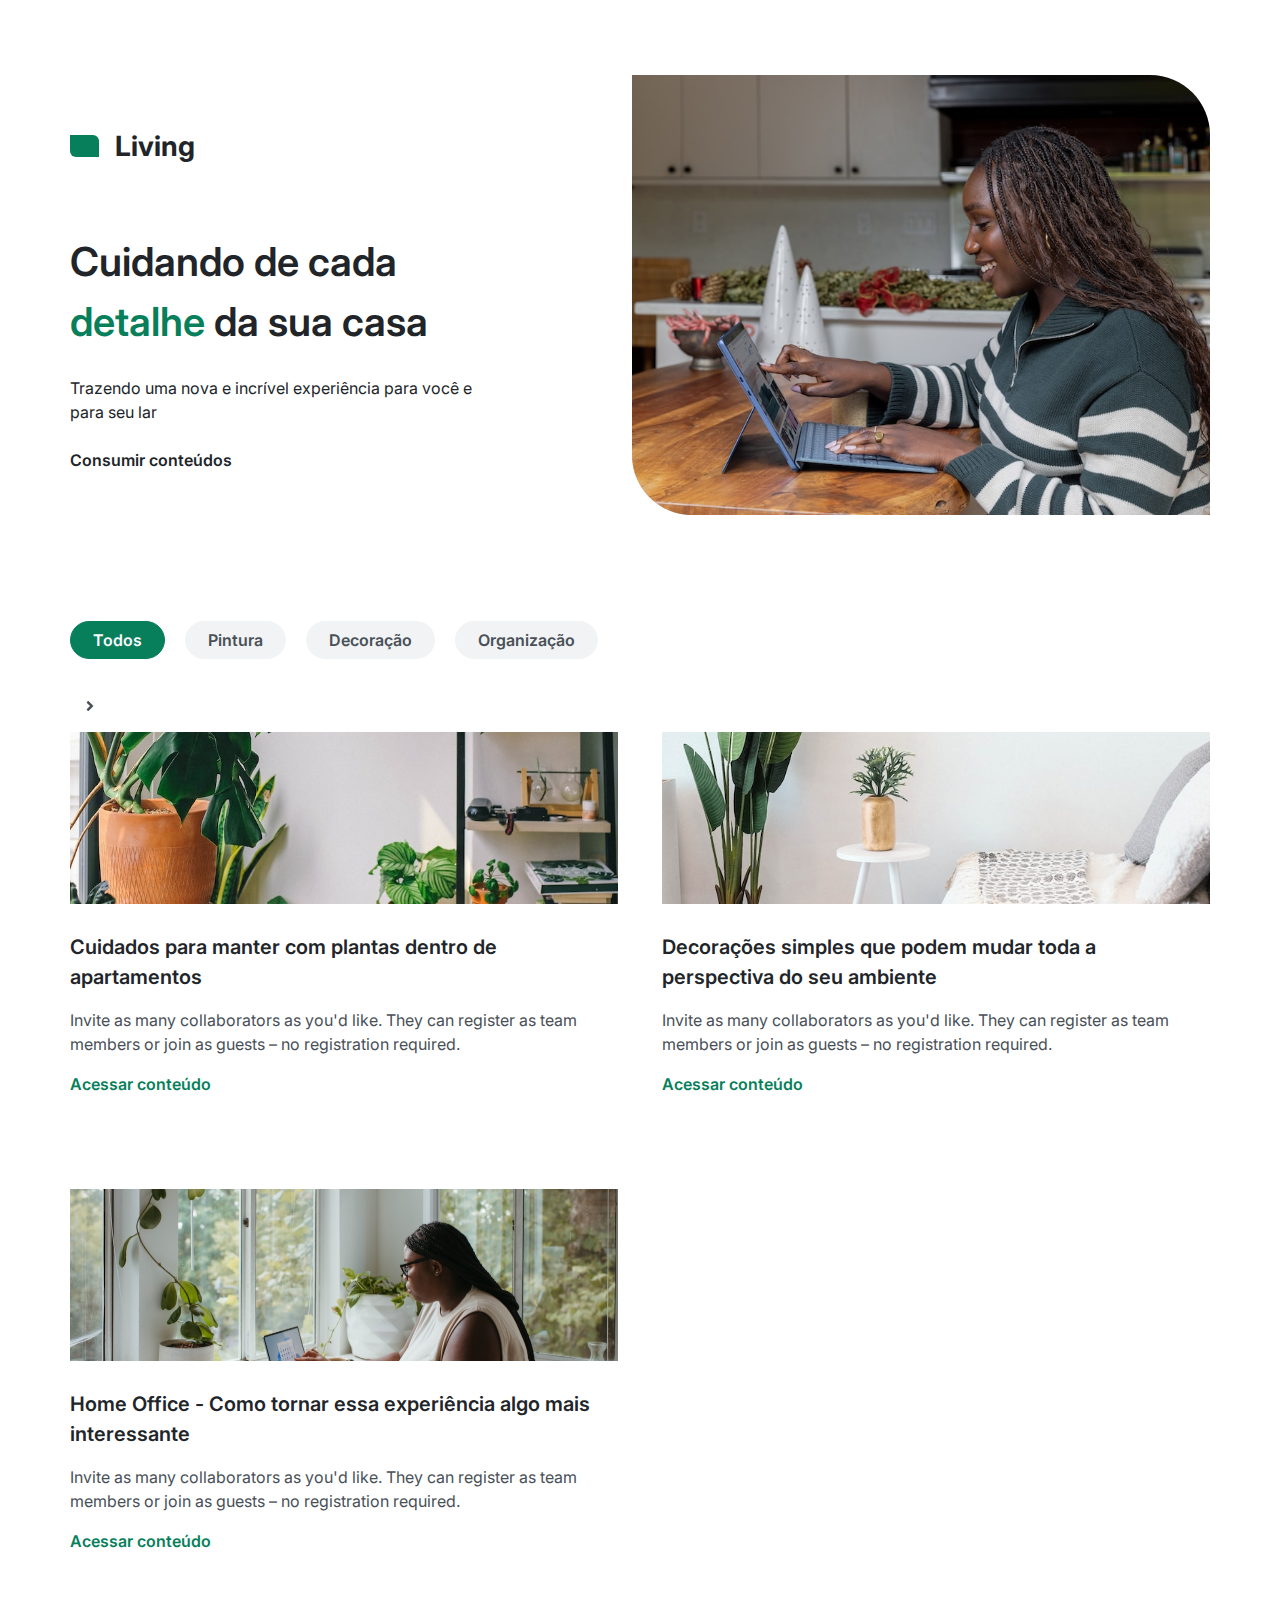
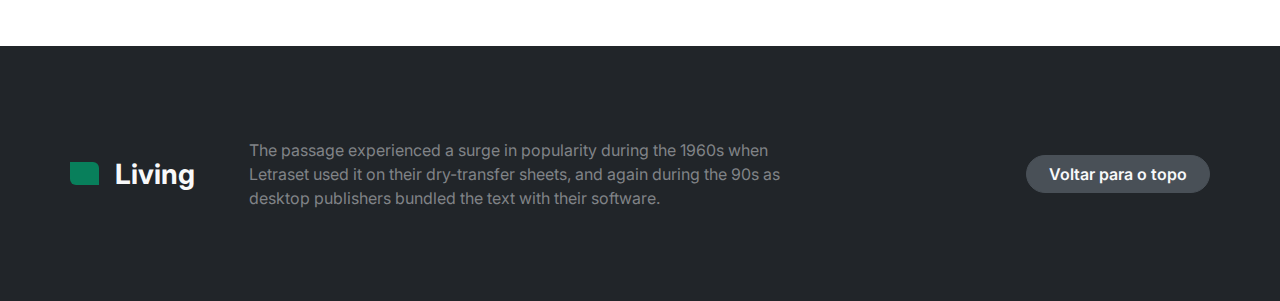
==== pages/home/index.html @ 2580332e "feat: script with function scroll categorie" ====
<!DOCTYPE html>
<html lang="pt-br">

<head>
    <meta charset="UTF-8">
    <meta http-equiv="X-UA-Compatible" content="IE=edge">
    <meta name="viewport" content="width=device-width, initial-scale=1.0">
    <link rel="stylesheet" href="../../styles/globalStyles.css">
    <link rel="stylesheet" href="../../styles/buttons.css">
    <link rel="stylesheet" href="../../styles/brandLogo.css">
    <link rel="stylesheet" href="../../styles/categoriesBar.css">
    <link rel="stylesheet" href="../../styles/footer.css">
    <link rel="stylesheet" href="index.css">
    <title>Living</title>
</head>

<body>

    <main>
        <div class="container">
            <header>
                <section class="branding-content">
                    <div class="branding">
                        <span class="logo-brand"></span>
                        <h3>Living</h3>
                    </div>
                    <article>
                        <h1>Cuidando de cada <span class="green-text">detalhe</span> da sua casa</h1>
                        <p>Trazendo uma nova e incrível experiência para você e para seu lar </p>
                        <a href="#main-content">Consumir conteúdos</a>
                    </article>
                </section>
                <section class="portrait-content">
                    <img src="../../assets/img/homePortrait.svg" alt="">
                </section>
            </header>

            <nav class="categories">
                <ul class="categories-content">
                    <li>
                        <button class="primary-btn tes">Todos</button>
                    </li>
                    <li>
                        <button class="grey-btn">Pintura</button>
                    </li>
                    <li>
                        <button class="grey-btn">Decoração</button>
                    </li>
                    <li>
                        <button class="grey-btn">Organização</button>
                    </li>
                </ul>
                <button onclick="scrollToRight()" class="pass-btn"></button>
            </nav>

            <section id="main-content" class="post-content">
                <ul>
                    <li class="post">
                        <img src="../../assets/img/picture1.svg" alt="">
                        <h3>Cuidados para manter com plantas dentro de apartamentos</h3>
                        <p>Invite as many collaborators as you'd like. They can register as team members or join as
                            guests – no registration required.</p>
                        <span class="show-content">Acessar conteúdo</span>
                    </li>
                    <li class="post">
                        <img src="../../assets/img/picture2.svg" alt="">
                        <h3>Decorações simples que podem mudar toda a perspectiva do seu ambiente</h3>
                        <p>Invite as many collaborators as you'd like. They can register as team members or join as
                            guests – no registration required.</p>
                        <span class="show-content">Acessar conteúdo</span>
                    </li>
                    <li class="post">
                        <img src="../../assets/img/picture3.svg" alt="">
                        <h3>Home Office - Como tornar essa experiência algo mais interessante</h3>
                        <p>Invite as many collaborators as you'd like. They can register as team members or join as
                            guests – no registration required.</p>
                        <span class="show-content">Acessar conteúdo</span>
                    </li>
                </ul>
            </section>

        </div>
    </main>
    <footer>
        <div class="container">
            <div class="footer-content">
                <div class="branding">
                    <span class="logo-brand"></span>
                    <h3>Living</h3>
                </div>
                <p>The passage experienced a surge in popularity during the 1960s when Letraset used it on their
                    dry-transfer sheets, and again during the 90s as desktop publishers bundled the text with their
                    software.</p>
            </div>
            <a href="#" class="greyDark-btn">Voltar para o topo</a>
        </div>
    </footer>
    <script type="module" src="index.js"></script>
    <script>
        function scrollToRight() {
            const nav = document.querySelector(".categories");
            const ul = document.querySelector(".categories-content");
            ul.scrollBy(150, 0);
            
            if (!document.querySelector(".left-pass")) {
                nav.insertAdjacentHTML("beforeend", `<button onclick="scrollToLeft()" class="pass-btn left-pass"></button>`);
            }
        }

        function scrollToLeft() {
            const ul = document.querySelector(".categories-content");
            ul.scrollBy(-1200, 0);

            const button = document.querySelector(".left-pass").remove();
        }
    </script>
</body>

</html>
---- styles/globalStyles.css ----
@import url('https://fonts.googleapis.com/css2?family=Inter:wght@300;400;500;600;700;800&display=swap');

* {
  box-sizing: border-box;
  margin: 0;
  padding: 0;
  scroll-behavior: smooth;
}

body {
  font-family: var(--font-family-1);
}

li, a {
  text-decoration: none;
  list-style: none;
}

:root {
  --color-grey-100: #212529;
  --color-grey-200: #495057;
  --color-grey-300: #808387;
  --color-grey-400: #dee2e6;
  --color-grey-500: #e9ecef;
  --color-grey-600: #f1f3f5;
  --color-grey-700: #f8f9fa;
  --color-brand-100: #087f5b;
  --color-brand-200: #099268;

  --font-size-1: 2.5rem;
  --font-size-2: 1.75rem;
  --font-size-3: 1.25rem;
  --font-size-4: 1rem;

  --radius-0: 9.375rem;
  --radius-1: 2rem;

  --font-family-1: 'Inter', sans-serif;
}

.container {
  width: 1140px;
  margin: auto;
}
---- styles/buttons.css ----
.grey-btn {
    background-color: var(--color-grey-600);
    border: 1px solid var(--color-grey-600);
    border-radius: var(--radius-1);
    height: 2.375rem;
    padding: 0 1.375rem;
    font-family: var(--font-family-1);
    color: var(--color-grey-200);
    font-weight: 600;
    font-size: var(--font-size-4);
    cursor: pointer;
    transition: all .3s ease-out;
}

.grey-btn:hover {
    background-color: var(--color-grey-500);
    border: 1px solid var(--color-grey-500);
}

.greyDark-btn {
    display: inline-flex;
    align-items: center;
    justify-content: center;
    background-color: var(--color-grey-200);
    border: 1px solid var(--color-grey-200);
    border-radius: var(--radius-1);
    height: 2.375rem;
    padding: 0 1.375rem;
    font-family: var(--font-family-1);
    color: var(--color-grey-700);
    font-weight: 600;
    font-size: var(--font-size-4);
    cursor: pointer;
    transition: all .3s ease-out;
}

.greyDark-btn:hover {
    background-color: var(--color-grey-300);
    border: 1px solid var(--color-grey-300);
}

.primary-btn {
    background-color: var(--color-brand-100);
    border: 1px solid var(--color-brand-100);
    border-radius: var(--radius-1);
    height: 2.375rem;
    padding: 0 1.375rem;
    font-family: var(--font-family-1);
    color: var(--color-grey-700);
    font-weight: 600;
    font-size: var(--font-size-4);
    cursor: pointer;
    transition: all .3s ease-out;
}

.primary-btn:hover {
    background-color: var(--color-brand-200);
    border: 1px solid var(--color-brand-200);
}

.pass-btn {
    position: relative;
    border: none;
    width: 38px;
    height: 38px;
    border-radius: var(--radius-0);
    cursor: pointer;
    background-color: transparent;
    transition: all .3s ease-out;
}

.pass-btn::after {
    content: '';
    position: absolute;
    top: 14px;
    left: 16px;
    background-image: url(../assets/img/angle.svg);
    background-repeat: no-repeat;
    width: 8px;
    height: 12px;
    transition: .3s ease-out;
}

.pass-btn:hover::after {
    background-image: url(../assets/img/angle-active.svg);
}

.pass-btn:hover {
    background-color: var(--color-grey-500);
}
---- styles/brandLogo.css ----
.branding {
    display: flex;
    align-items: center;
    gap: 1rem;
}

.branding .logo-brand {
    width: 29px;
    height: 22.08px;
    background-color: var(--color-brand-100);
    border-radius: 0 6px;
}

.branding h3 {
    font-weight: 700;
    font-size: 28px;
    color: var(--color-grey-100);
}
---- styles/categoriesBar.css ----
.categories {
    width: 100%;
    height: 93px;
    margin: 74px 0 0;
}

.categories>ul {
    height: 100%;
    width: 100%;
    display: flex;
    align-items: center;
    gap: 20px;
}
---- styles/footer.css ----
footer {
    background-color: var(--color-grey-100);
    height: 255px;
    width: 100%;
}

footer>.container {
    height: 100%;
    display: flex;
    align-items: center;
    justify-content: space-between;
}

.footer-content {
    width: 733px;
    display: flex;
    align-items: center;
    gap: 54px;
}

.footer-content h3 {
    color: var(--color-grey-700);
}

.footer-content p {
    font-weight: 400;
    font-size: var(--font-size-4);
    line-height: 150%;
    color: var(--color-grey-300);
}
---- pages/home/index.css ----
header {
    display: flex;
    margin-top: 75px;
    gap: 132px;
}

.green-text {
    color: var(--color-brand-100);
}

.branding-content > .branding {
    margin-top: 54px;
}

.branding-content article h1 {
    font-weight: 600;
    font-size: var(--font-size-1);
    line-height: 150%;
    color: var(--color-grey-100);
    margin: 4.3125rem 0 1.5rem;
}

.branding-content article p {
    font-weight: 400;
    font-size: var(--font-size-4);
    line-height: 150%;
    color: var(--color-grey-100);
    margin-bottom: 1.5rem;
}

.branding-content article>a {
    font-weight: 600;
    font-size: var(--font-size-4);
    line-height: 150%;
    color: var(--color-grey-100);
}

.portrait-content img {
    width: 578px;
    height: 440px;
}
.post-content>ul {
    display: flex;
    flex-wrap: wrap;
    justify-content: space-between;
    padding-top: 46px;
}

.post-content .post {
    width: 548px;
    margin-bottom: 93px;
}

.post-content .post h3 {
    font-weight: 600;
    font-size: var(--font-size-3);
    line-height: 150%;
    color: var(--color-grey-100);
    margin: 1.5rem 0 1rem;
}

.post-content .post p {
    font-weight: 400;
    font-size: var(--font-size-4);
    line-height: 150%;
    color: var(--color-grey-200);
    margin-bottom: 1rem;
}

.post-content .post span {
    font-weight: 600;
    font-size: var(--font-size-4);
    line-height: 150%;
    color: var(--color-brand-100);
    cursor: pointer;
}
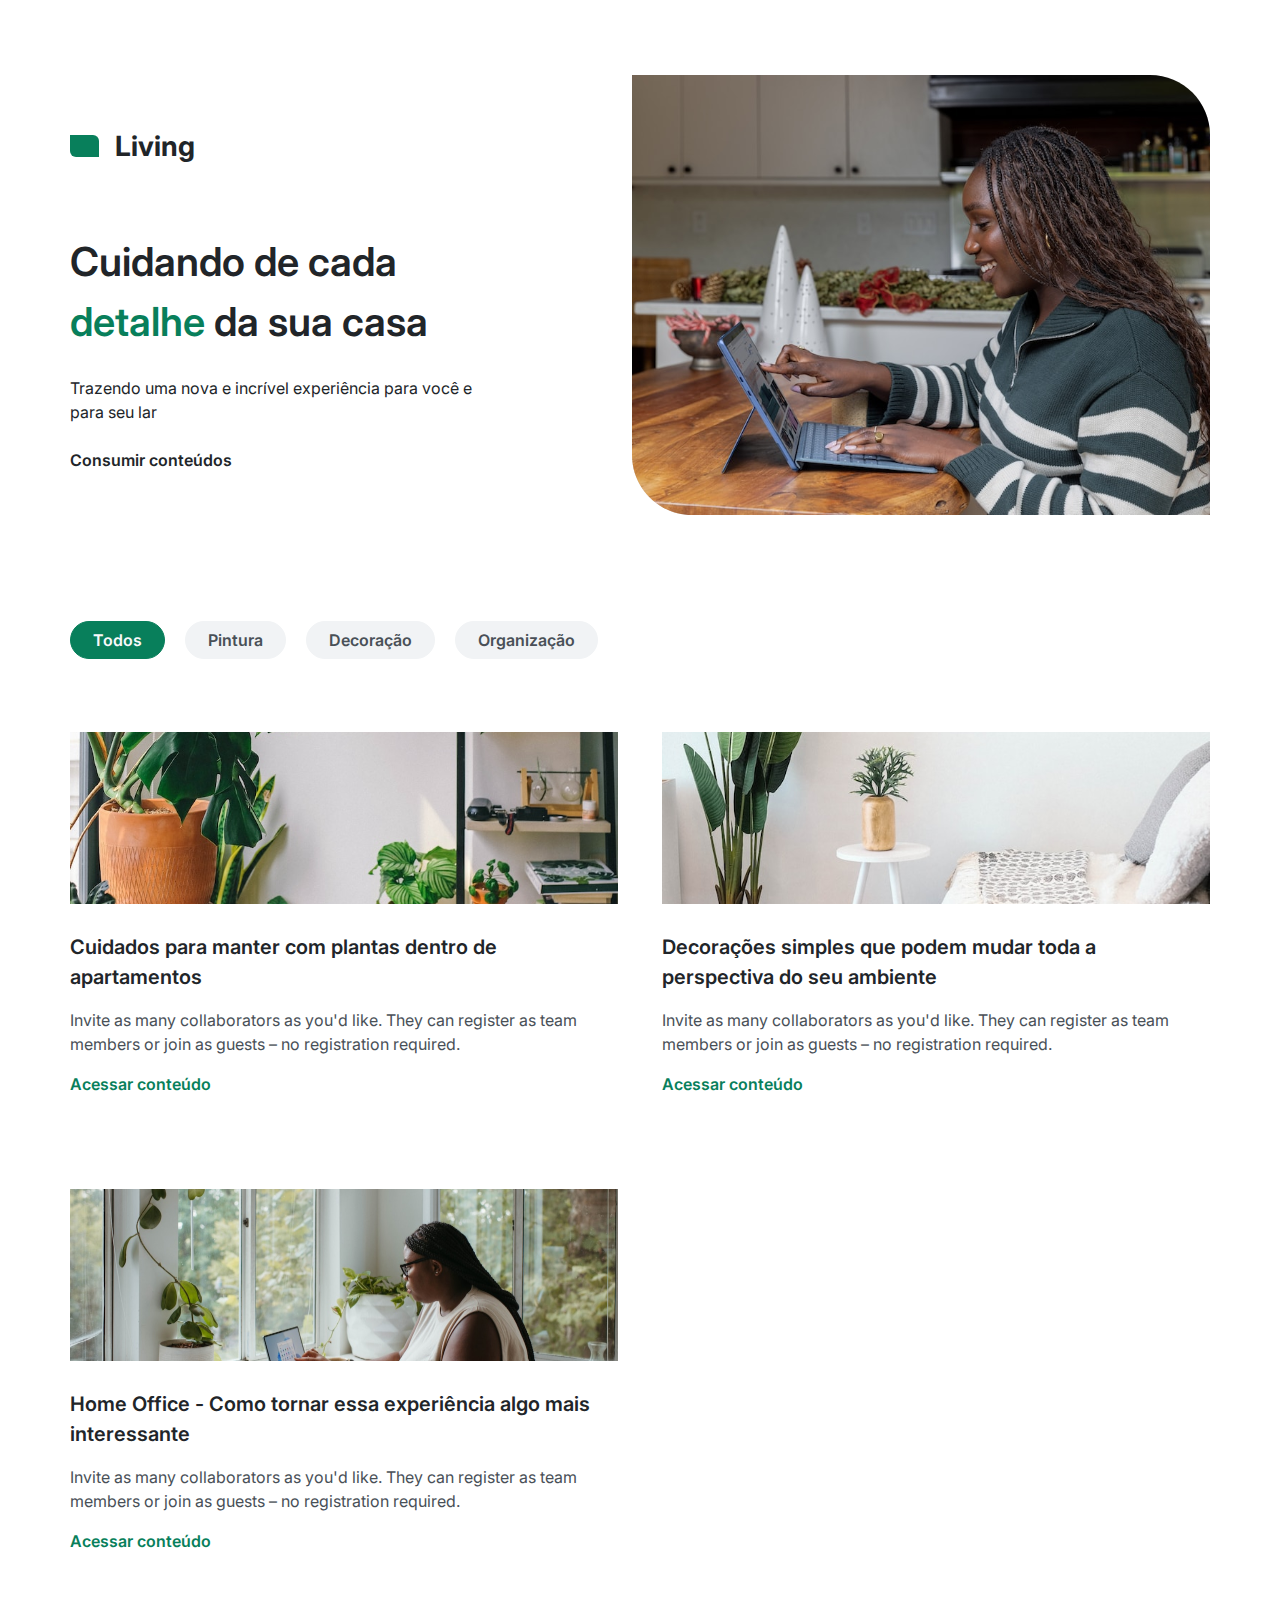
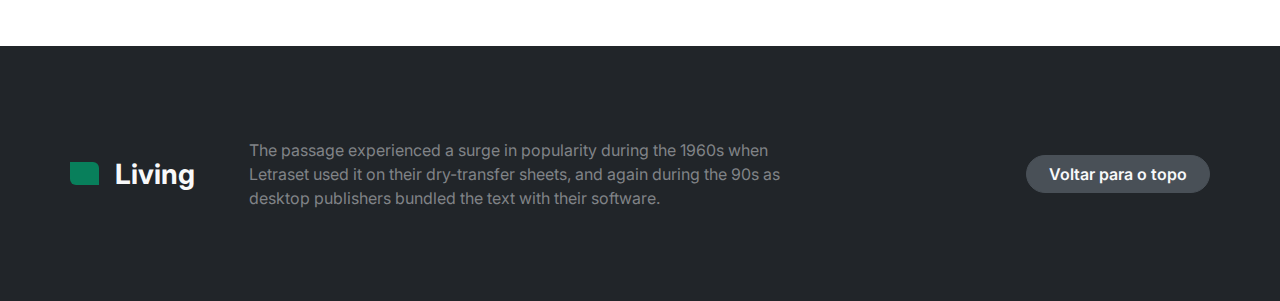
==== commit 4d8e7b55: "feat: included function if that check categories length" ====
--- a/pages/home/index.html
+++ b/pages/home/index.html
@@ -38,7 +38,7 @@
             <nav class="categories">
                 <ul class="categories-content">
                     <li>
-                        <button class="primary-btn tes">Todos</button>
+                        <button class="primary-btn">Todos</button>
                     </li>
                     <li>
                         <button class="grey-btn">Pintura</button>
@@ -50,7 +50,6 @@
                         <button class="grey-btn">Organização</button>
                     </li>
                 </ul>
-                <button onclick="scrollToRight()" class="pass-btn"></button>
             </nav>
 
             <section id="main-content" class="post-content">
@@ -97,11 +96,20 @@
     </footer>
     <script type="module" src="index.js"></script>
     <script>
+        function checkUlLength() {
+            const nav = document.querySelector(".categories");
+            const ul = document.querySelector(".categories-content");
+            if (ul.children.length >= 8) {
+                nav.insertAdjacentHTML("beforeend", `<button onclick="scrollToRight()" class="pass-btn"></button>`);
+            }
+        }
+        checkUlLength();
+
         function scrollToRight() {
             const nav = document.querySelector(".categories");
             const ul = document.querySelector(".categories-content");
             ul.scrollBy(150, 0);
-            
+
             if (!document.querySelector(".left-pass")) {
                 nav.insertAdjacentHTML("beforeend", `<button onclick="scrollToLeft()" class="pass-btn left-pass"></button>`);
             }
--- a/styles/buttons.css
+++ b/styles/buttons.css
@@ -86,5 +86,5 @@
 }
 
 .pass-btn:hover {
-    background-color: var(--color-grey-500);
+    background-color: var(--color-grey-400);
 }--- a/styles/categoriesBar.css
+++ b/styles/categoriesBar.css
@@ -1,7 +1,10 @@
 .categories {
+    position: relative;
     width: 100%;
     height: 93px;
     margin: 74px 0 0;
+    display: flex;
+    align-items: center;
 }
 
 .categories>ul {
@@ -10,4 +13,28 @@
     display: flex;
     align-items: center;
     gap: 20px;
+    padding-right: 50px;
+    overflow: hidden;
+}
+
+.categories > .pass-btn {
+    position: absolute;
+    z-index: 100;
+    right: 0;
+}
+
+.categories > .pass-btn::before {
+    content: '';
+    position: absolute;
+    top: -14px;
+    left: 0;
+    transform: rotate(90deg);
+    background: linear-gradient(rgba(255, 255, 255, 0.809) 50%, transparent);
+    width: 130%;
+    height: 180%;
+}
+
+.categories > .left-pass {
+    left: 0;
+    transform: rotate(180deg);
 }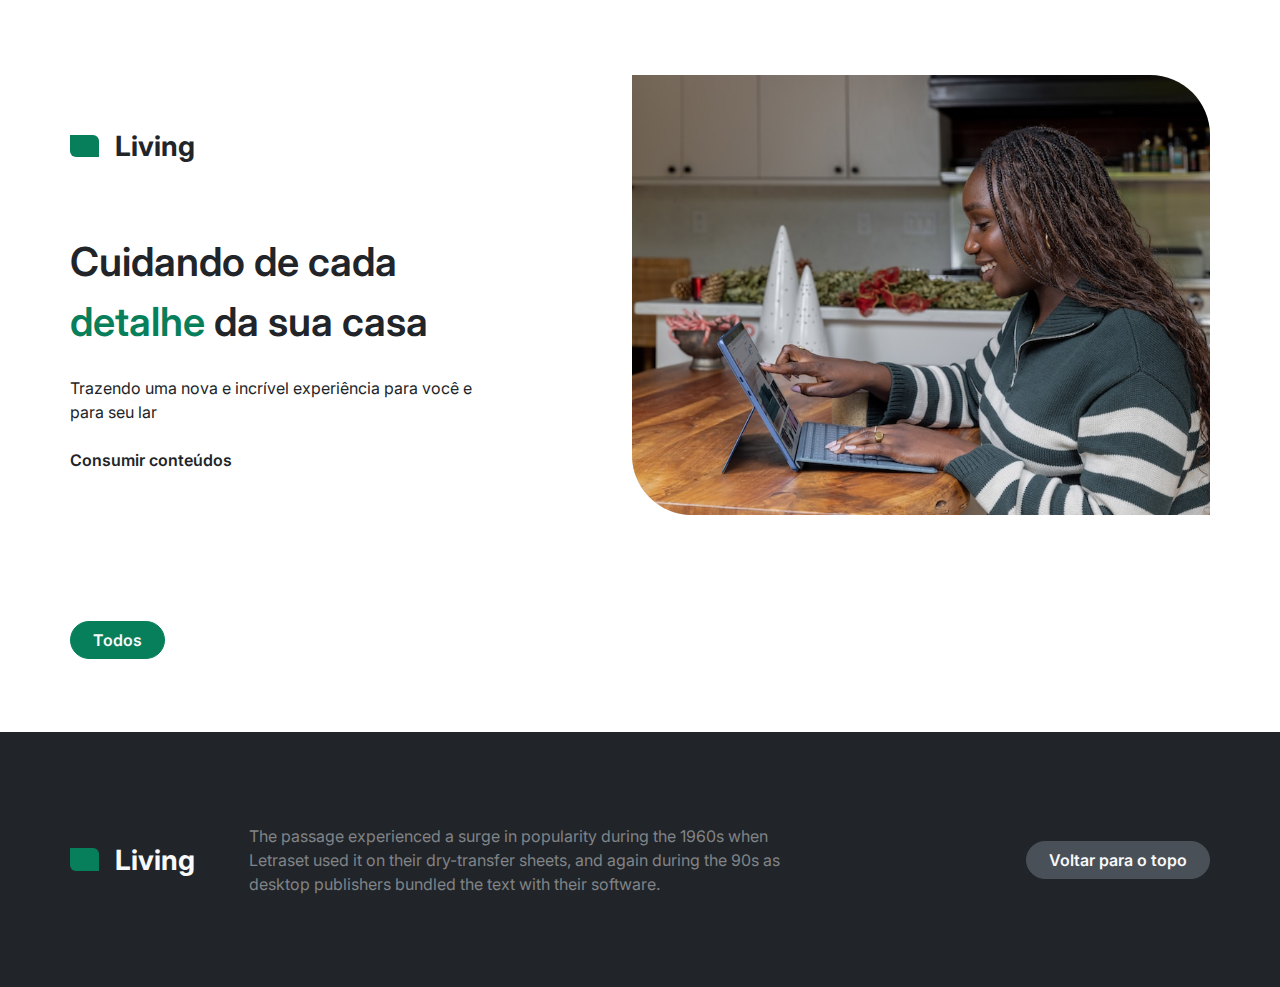
==== commit 048e1386: "refactor: deleted test structures" ====
--- a/pages/home/index.html
+++ b/pages/home/index.html
@@ -38,44 +38,13 @@
             <nav class="categories">
                 <ul class="categories-content">
                     <li>
-                        <button class="primary-btn">Todos</button>
-                    </li>
-                    <li>
-                        <button class="grey-btn">Pintura</button>
-                    </li>
-                    <li>
-                        <button class="grey-btn">Decoração</button>
-                    </li>
-                    <li>
-                        <button class="grey-btn">Organização</button>
+                        <button data-ctgButton class="grey-btn primary-btn">Todos</button>
                     </li>
                 </ul>
             </nav>
 
             <section id="main-content" class="post-content">
-                <ul>
-                    <li class="post">
-                        <img src="../../assets/img/picture1.svg" alt="">
-                        <h3>Cuidados para manter com plantas dentro de apartamentos</h3>
-                        <p>Invite as many collaborators as you'd like. They can register as team members or join as
-                            guests – no registration required.</p>
-                        <span class="show-content">Acessar conteúdo</span>
-                    </li>
-                    <li class="post">
-                        <img src="../../assets/img/picture2.svg" alt="">
-                        <h3>Decorações simples que podem mudar toda a perspectiva do seu ambiente</h3>
-                        <p>Invite as many collaborators as you'd like. They can register as team members or join as
-                            guests – no registration required.</p>
-                        <span class="show-content">Acessar conteúdo</span>
-                    </li>
-                    <li class="post">
-                        <img src="../../assets/img/picture3.svg" alt="">
-                        <h3>Home Office - Como tornar essa experiência algo mais interessante</h3>
-                        <p>Invite as many collaborators as you'd like. They can register as team members or join as
-                            guests – no registration required.</p>
-                        <span class="show-content">Acessar conteúdo</span>
-                    </li>
-                </ul>
+                <ul class="post-wrapper"></ul>
             </section>
 
         </div>
@@ -95,33 +64,6 @@
         </div>
     </footer>
     <script type="module" src="index.js"></script>
-    <script>
-        function checkUlLength() {
-            const nav = document.querySelector(".categories");
-            const ul = document.querySelector(".categories-content");
-            if (ul.children.length >= 8) {
-                nav.insertAdjacentHTML("beforeend", `<button onclick="scrollToRight()" class="pass-btn"></button>`);
-            }
-        }
-        checkUlLength();
-
-        function scrollToRight() {
-            const nav = document.querySelector(".categories");
-            const ul = document.querySelector(".categories-content");
-            ul.scrollBy(150, 0);
-
-            if (!document.querySelector(".left-pass")) {
-                nav.insertAdjacentHTML("beforeend", `<button onclick="scrollToLeft()" class="pass-btn left-pass"></button>`);
-            }
-        }
-
-        function scrollToLeft() {
-            const ul = document.querySelector(".categories-content");
-            ul.scrollBy(-1200, 0);
-
-            const button = document.querySelector(".left-pass").remove();
-        }
-    </script>
 </body>
 
 </html>--- a/pages/home/index.css
+++ b/pages/home/index.css
@@ -51,6 +51,12 @@
     margin-bottom: 93px;
 }
 
+.post-content .post img {
+    width: 548px;
+    height: 172px;
+    object-fit: cover;
+}
+
 .post-content .post h3 {
     font-weight: 600;
     font-size: var(--font-size-3);
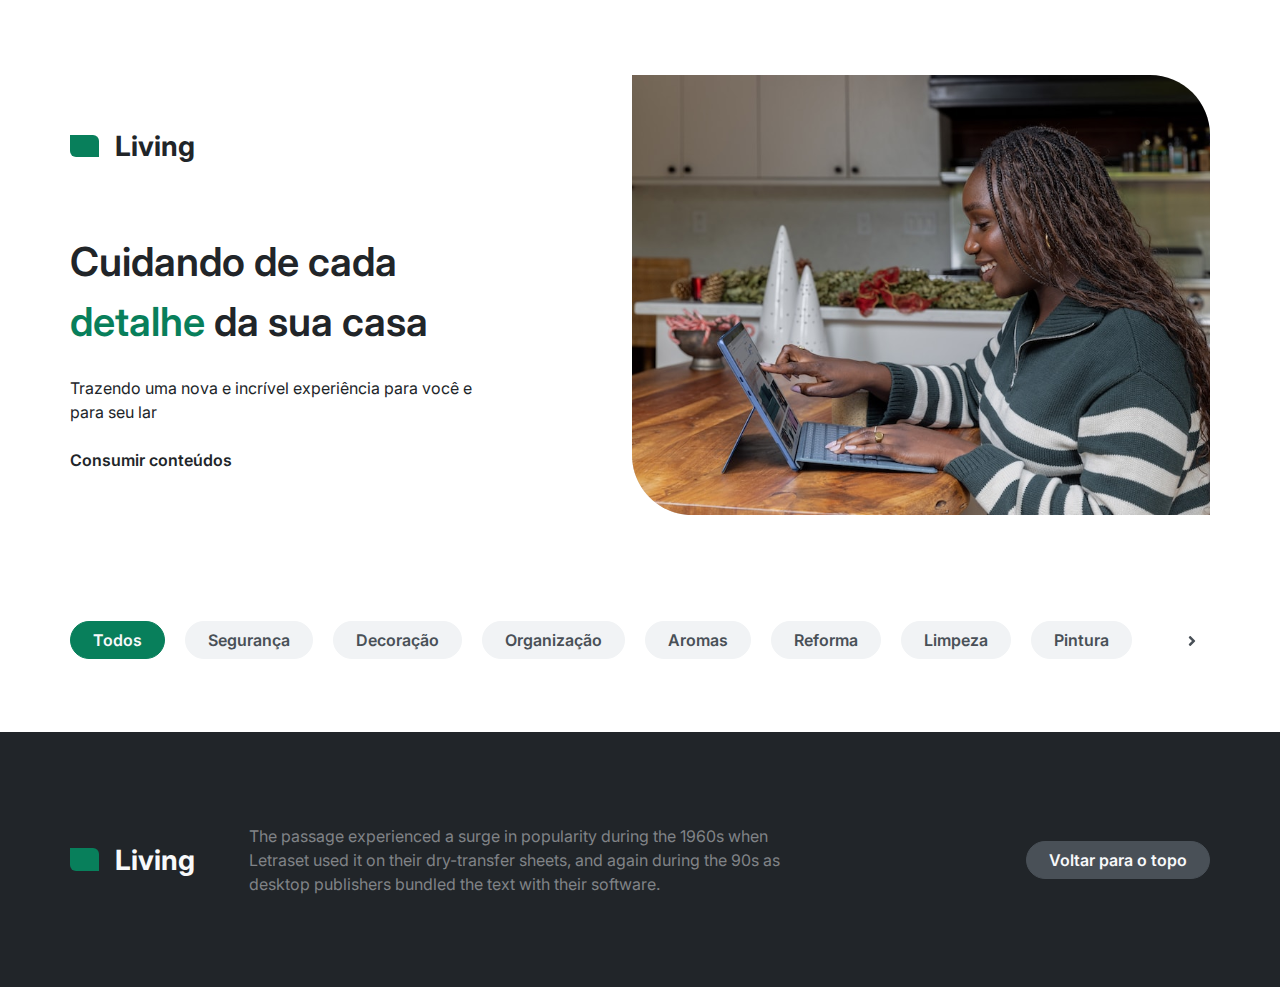
==== commit 235b2fe9: "feat: included not draggable property on portrait" ====
--- a/pages/home/index.html
+++ b/pages/home/index.html
@@ -31,7 +31,7 @@
                     </article>
                 </section>
                 <section class="portrait-content">
-                    <img src="../../assets/img/homePortrait.svg" alt="">
+                    <img draggable="false" src="../../assets/img/homePortrait.svg" alt="woman working on tablet">
                 </section>
             </header>
 
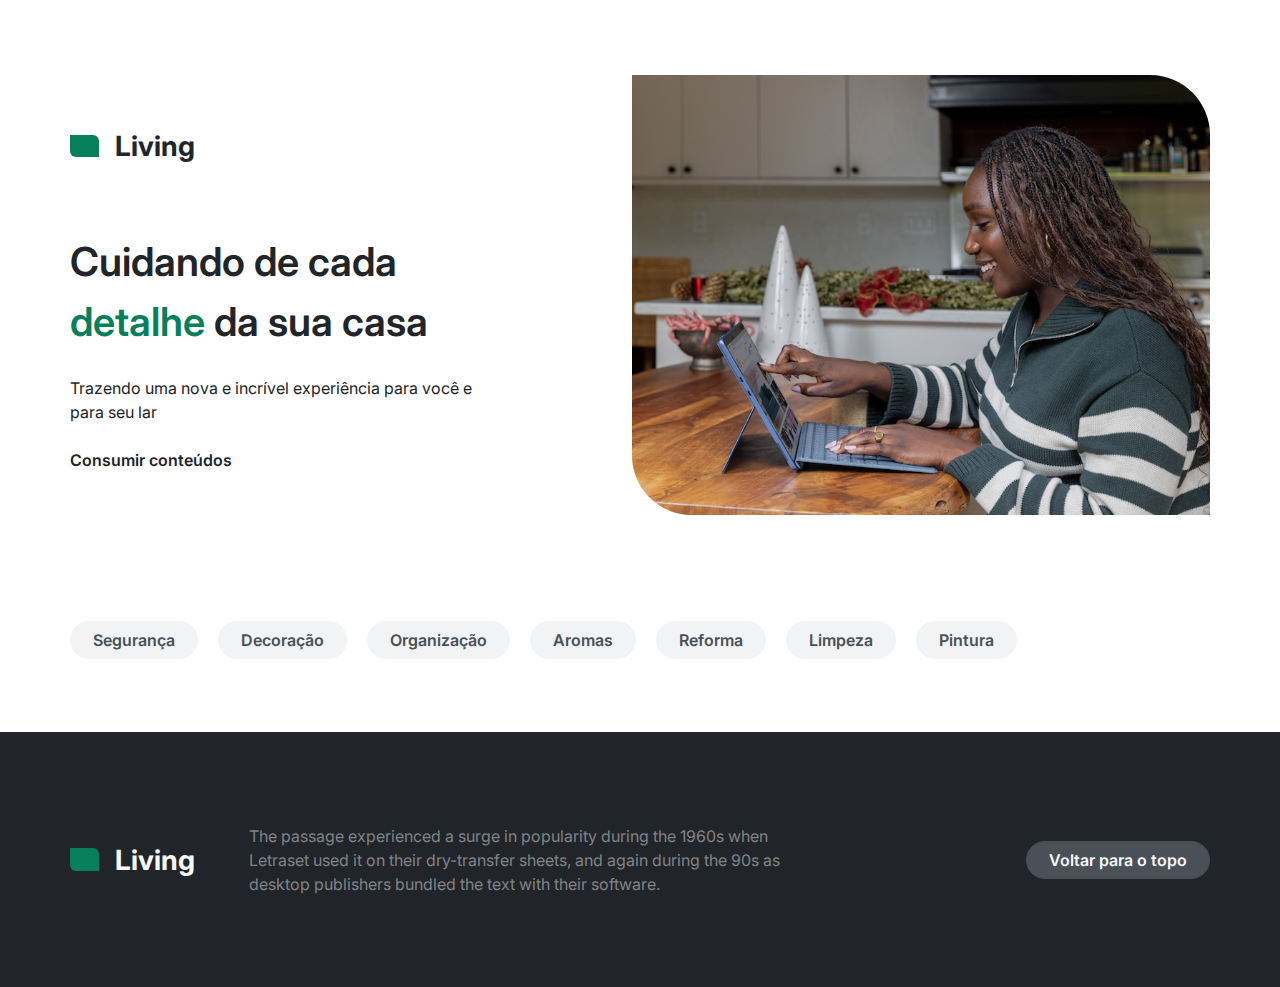
==== commit b134da8e: "deleted: seted category button" ====
--- a/pages/home/index.html
+++ b/pages/home/index.html
@@ -31,16 +31,12 @@
                     </article>
                 </section>
                 <section class="portrait-content">
-                    <img draggable="false" src="../../assets/img/homePortrait.svg" alt="woman working on tablet">
+                    <img src="../../assets/img/homePortrait.svg" alt="">
                 </section>
             </header>
 
             <nav class="categories">
-                <ul class="categories-content">
-                    <li>
-                        <button data-ctgButton class="grey-btn primary-btn">Todos</button>
-                    </li>
-                </ul>
+                <ul class="categories-content"></ul>
             </nav>
 
             <section id="main-content" class="post-content">
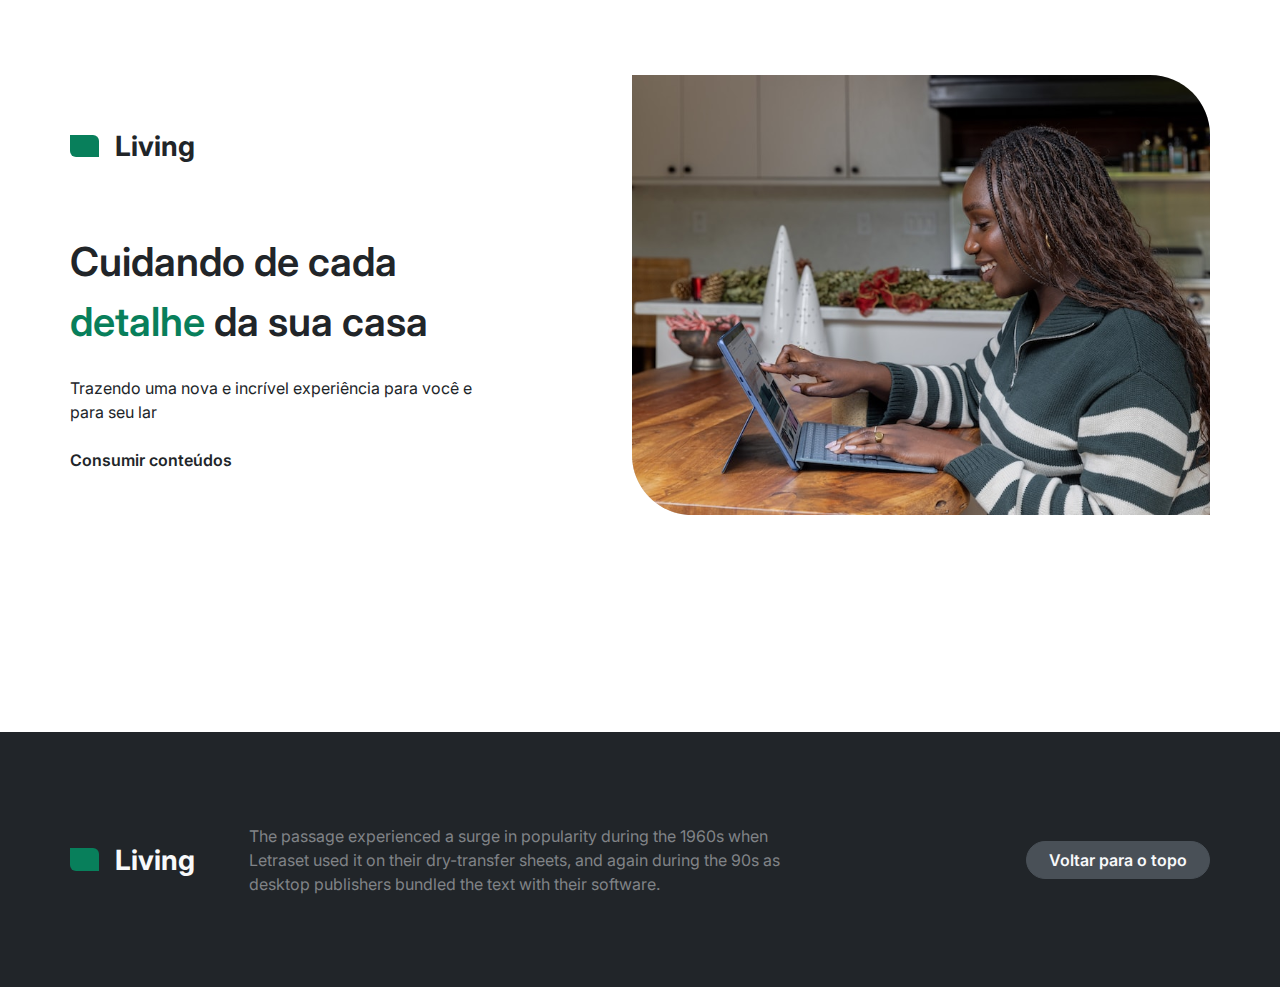
==== commit dbaa1328: "Merge branch 'fix/render' into develop" ====
--- a/pages/home/index.html
+++ b/pages/home/index.html
@@ -31,7 +31,7 @@
                     </article>
                 </section>
                 <section class="portrait-content">
-                    <img src="../../assets/img/homePortrait.svg" alt="">
+                    <img draggable="false" src="../../assets/img/homePortrait.svg" alt="woman working on tablet">
                 </section>
             </header>
 
